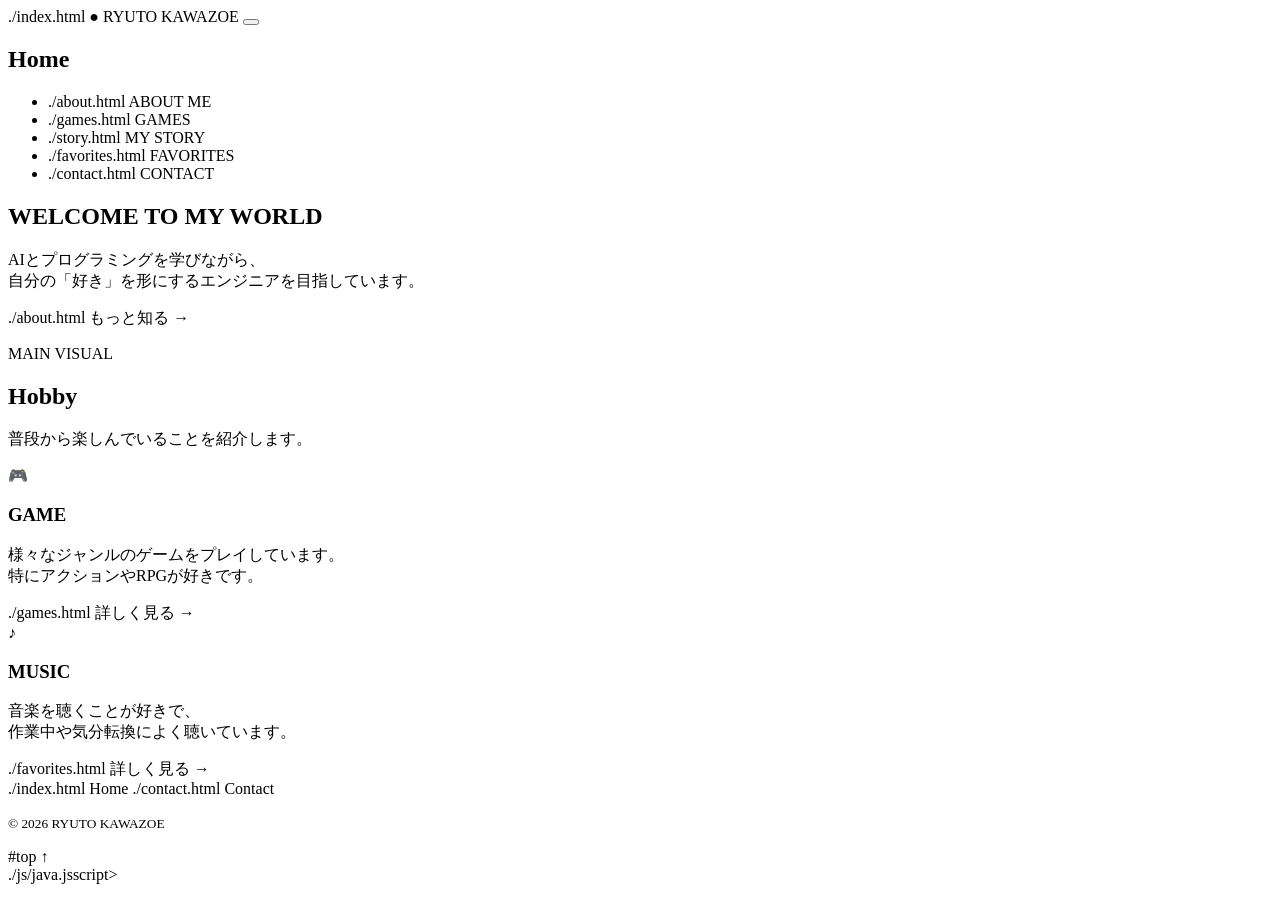
==== index.html @ 83446c91 "Add files via upload" ====
<!DOCTYPE html>
<html lang="ja">

<head>
  <meta charset="UTF-8">
  <meta name="viewport" content="width=device-width, initial-scale=1.0">

  <meta
    name="description"
    content="川添琉斗の自己紹介Webサイトです。好きなゲームや趣味を紹介します。"
  >

  <title>Home | Ryuto Kawazoe</title>

  <link rel="stylesheet" href="./css/reset.css">
  <link rel="stylesheet" href="./css/style.css">
</head>

<body id="top">

  <header class="header">
    ./index.html
      <span>●</span>
      RYUTO KAWAZOE
    </a>

    <button
      class="menu-button"
      type="button"
      aria-label="メニューを開く"
      aria-expanded="false"
    >
      <span></span>
      <span></span>
      <span></span>
    </button>
  </header>

  <main>

    <section class="home">
      <h1 class="home__title">Home</h1>

      <nav class="navigation">
        <ul class="navigation__list">

          <li>
            ./about.html
              ABOUT ME
            </a>
          </li>

          <li>
            ./games.html
              GAMES
            </a>
          </li>

          <li>
            ./story.html
              MY STORY
            </a>
          </li>

          <li>
            ./favorites.html
              FAVORITES
            </a>
          </li>

          <li>
            ./contact.html
              CONTACT
            </a>
          </li>

        </ul>
      </nav>

      <section class="hero">

        <div class="hero__text">
          <span class="hero__line"></span>

          <h2 class="hero__title">
            WELCOME TO
            <span>MY WORLD</span>
          </h2>

          <p class="hero__description">
            AIとプログラミングを学びながら、<br>
            自分の「好き」を形にするエンジニアを目指しています。
          </p>

          ./about.html
            もっと知る
            <span>→</span>
          </a>
        </div>

        <div class="hero__image">
          <p>MAIN VISUAL</p>
        </div>

      </section>
    </section>

    <section class="hobby">

      <div class="section-heading">
        <h2 class="section-heading__title">Hobby</h2>

        <p class="section-heading__text">
          普段から楽しんでいることを紹介します。
        </p>
      </div>

      <div class="hobby__list">

        <article class="hobby-card hobby-card--game">

          <div class="hobby-card__icon" aria-hidden="true">
            🎮
          </div>

          <h3 class="hobby-card__title">
            GAME
          </h3>

          <p class="hobby-card__text">
            様々なジャンルのゲームをプレイしています。<br>
            特にアクションやRPGが好きです。
          </p>

          ./games.html
            詳しく見る
            <span>→</span>
          </a>

        </article>

        <article class="hobby-card hobby-card--music">

          <div class="hobby-card__icon" aria-hidden="true">
            ♪
          </div>

          <h3 class="hobby-card__title">
            MUSIC
          </h3>

          <p class="hobby-card__text">
            音楽を聴くことが好きで、<br>
            作業中や気分転換によく聴いています。
          </p>

          ./favorites.html
            詳しく見る
            <span>→</span>
          </a>

        </article>

      </div>
    </section>

  </main>

  <footer class="footer">

    <div class="footer__links">
      ./index.html
        Home
      </a>

      ./contact.html
        Contact
      </a>
    </div>

    <p class="footer__copyright">
      <small>
        &copy; 2026 RYUTO KAWAZOE
      </small>
    </p>

    #top
      ↑
    </a>

  </footer>

  ./js/java.jsscript>
</body>

</html>
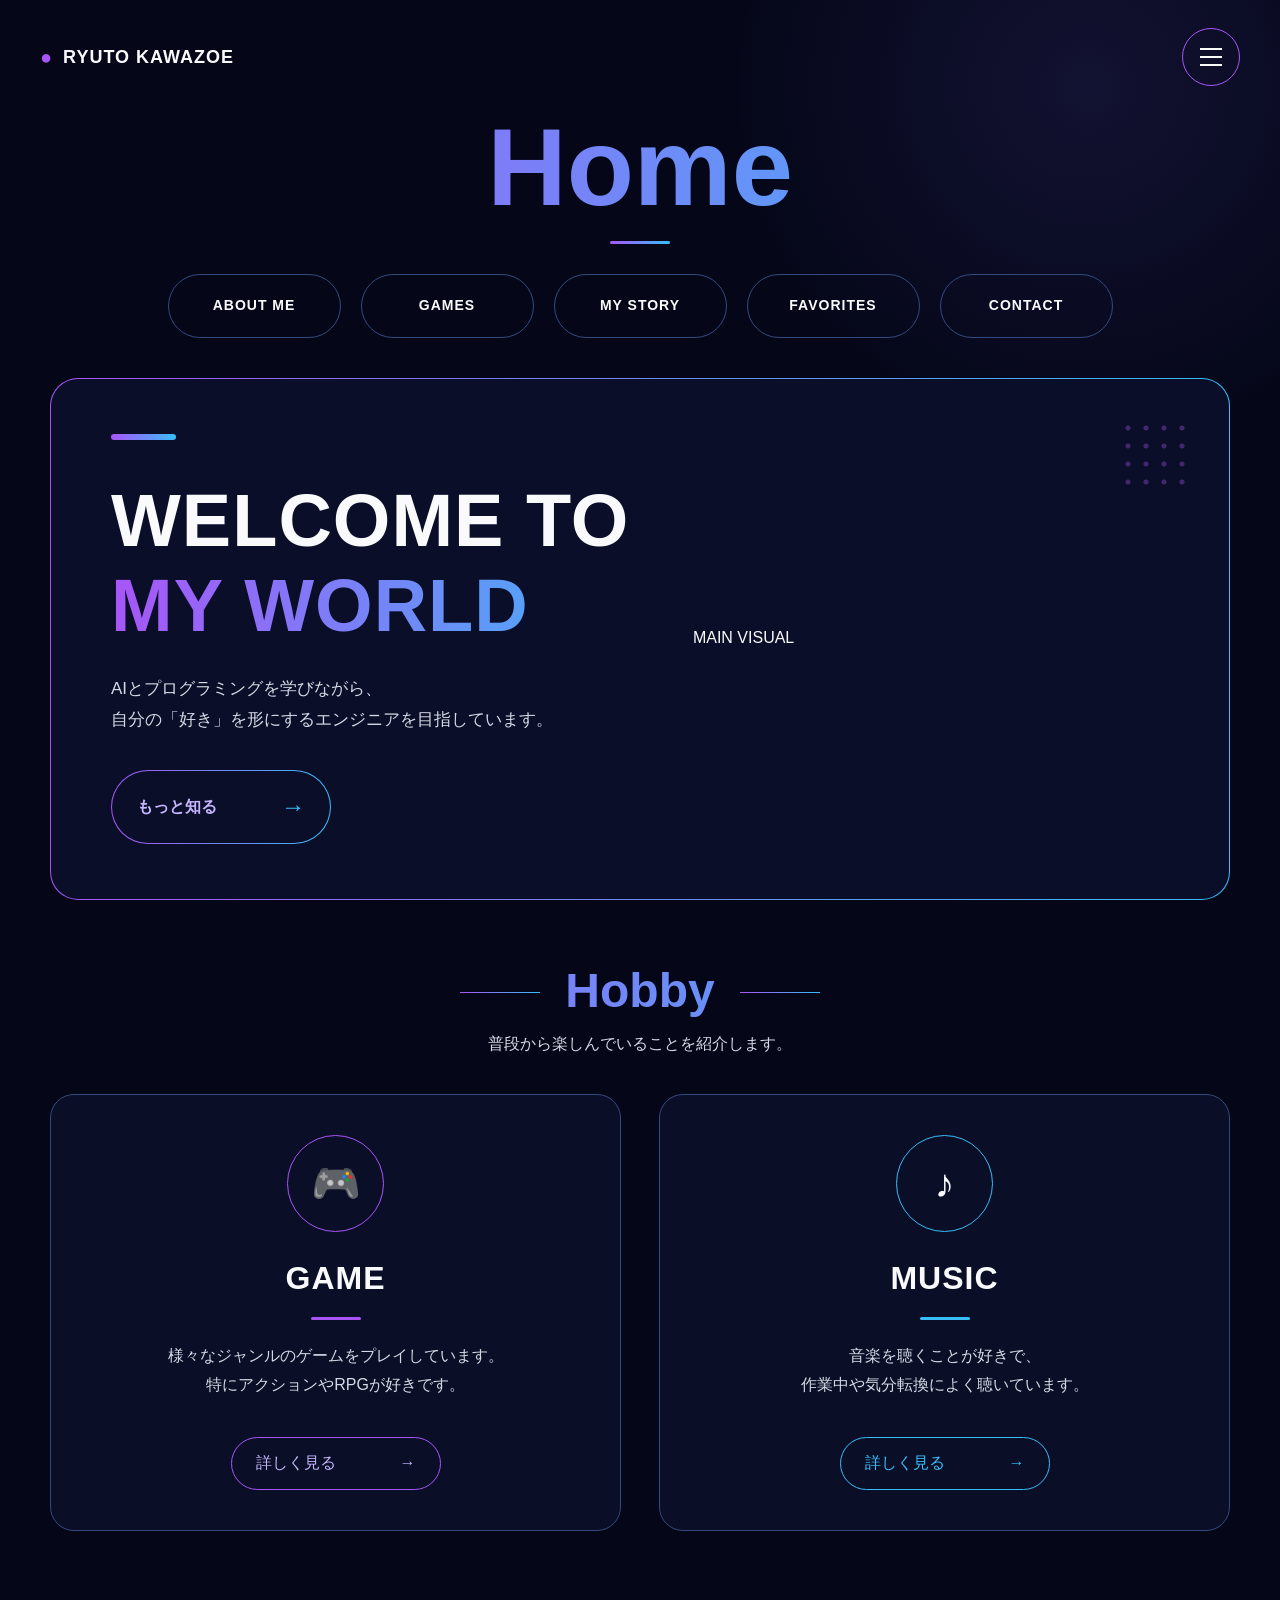
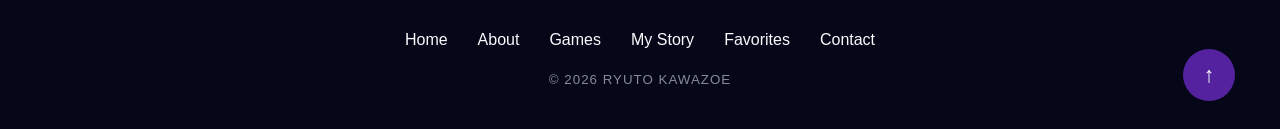
==== commit 2146d8c0: "Add files via upload" ====
--- a/index.html
+++ b/index.html
@@ -1,196 +1,105 @@
 <!DOCTYPE html>
 <html lang="ja">
-
 <head>
   <meta charset="UTF-8">
   <meta name="viewport" content="width=device-width, initial-scale=1.0">
-
-  <meta
-    name="description"
-    content="川添琉斗の自己紹介Webサイトです。好きなゲームや趣味を紹介します。"
-  >
-
+  <meta name="description" content="川添琉斗の自己紹介Webサイトです。好きなゲームや趣味を紹介します。">
   <title>Home | Ryuto Kawazoe</title>
-
   <link rel="stylesheet" href="./css/reset.css">
   <link rel="stylesheet" href="./css/style.css">
 </head>
-
 <body id="top">
-
   <header class="header">
-    ./index.html
-      <span>●</span>
+    <a class="header__logo" href="./index.html">
+      <span aria-hidden="true">●</span>
       RYUTO KAWAZOE
     </a>
 
-    <button
-      class="menu-button"
-      type="button"
-      aria-label="メニューを開く"
-      aria-expanded="false"
-    >
-      <span></span>
-      <span></span>
-      <span></span>
+    <button class="menu-button" type="button" aria-label="メニューを開く" aria-controls="global-navigation" aria-expanded="false">
+      <span></span><span></span><span></span>
     </button>
   </header>
 
   <main>
-
     <section class="home">
       <h1 class="home__title">Home</h1>
 
-      <nav class="navigation">
+      <nav id="global-navigation" class="navigation" aria-label="メインメニュー">
         <ul class="navigation__list">
-
-          <li>
-            ./about.html
-              ABOUT ME
-            </a>
-          </li>
-
-          <li>
-            ./games.html
-              GAMES
-            </a>
-          </li>
-
-          <li>
-            ./story.html
-              MY STORY
-            </a>
-          </li>
-
-          <li>
-            ./favorites.html
-              FAVORITES
-            </a>
-          </li>
-
-          <li>
-            ./contact.html
-              CONTACT
-            </a>
-          </li>
-
+          <li><a class="navigation__link" href="./about.html">ABOUT ME</a></li>
+          <li><a class="navigation__link" href="./games.html">GAMES</a></li>
+          <li><a class="navigation__link" href="./story.html">MY STORY</a></li>
+          <li><a class="navigation__link" href="./favorites.html">FAVORITES</a></li>
+          <li><a class="navigation__link" href="./contact.html">CONTACT</a></li>
         </ul>
       </nav>
 
       <section class="hero">
-
         <div class="hero__text">
           <span class="hero__line"></span>
-
-          <h2 class="hero__title">
-            WELCOME TO
-            <span>MY WORLD</span>
-          </h2>
-
+          <h2 class="hero__title">WELCOME TO <span>MY WORLD</span></h2>
           <p class="hero__description">
             AIとプログラミングを学びながら、<br>
             自分の「好き」を形にするエンジニアを目指しています。
           </p>
-
-          ./about.html
-            もっと知る
-            <span>→</span>
+          <a class="hero__button" href="./about.html">
+            もっと知る <span aria-hidden="true">→</span>
           </a>
         </div>
 
         <div class="hero__image">
           <p>MAIN VISUAL</p>
         </div>
-
       </section>
     </section>
 
     <section class="hobby">
-
       <div class="section-heading">
         <h2 class="section-heading__title">Hobby</h2>
-
-        <p class="section-heading__text">
-          普段から楽しんでいることを紹介します。
-        </p>
+        <p class="section-heading__text">普段から楽しんでいることを紹介します。</p>
       </div>
 
       <div class="hobby__list">
-
         <article class="hobby-card hobby-card--game">
-
-          <div class="hobby-card__icon" aria-hidden="true">
-            🎮
-          </div>
-
-          <h3 class="hobby-card__title">
-            GAME
-          </h3>
-
+          <div class="hobby-card__icon" aria-hidden="true">🎮</div>
+          <h3 class="hobby-card__title">GAME</h3>
           <p class="hobby-card__text">
             様々なジャンルのゲームをプレイしています。<br>
             特にアクションやRPGが好きです。
           </p>
-
-          ./games.html
-            詳しく見る
-            <span>→</span>
+          <a class="hobby-card__button" href="./games.html">
+            詳しく見る <span aria-hidden="true">→</span>
           </a>
-
         </article>
 
         <article class="hobby-card hobby-card--music">
-
-          <div class="hobby-card__icon" aria-hidden="true">
-            ♪
-          </div>
-
-          <h3 class="hobby-card__title">
-            MUSIC
-          </h3>
-
+          <div class="hobby-card__icon" aria-hidden="true">♪</div>
+          <h3 class="hobby-card__title">MUSIC</h3>
           <p class="hobby-card__text">
             音楽を聴くことが好きで、<br>
             作業中や気分転換によく聴いています。
           </p>
-
-          ./favorites.html
-            詳しく見る
-            <span>→</span>
+          <a class="hobby-card__button" href="./favorites.html">
+            詳しく見る <span aria-hidden="true">→</span>
           </a>
-
         </article>
-
       </div>
     </section>
-
   </main>
 
   <footer class="footer">
-
     <div class="footer__links">
-      ./index.html
-        Home
-      </a>
-
-      ./contact.html
-        Contact
-      </a>
+      <a href="./index.html">Home</a>
+      <a href="./about.html">About</a>
+      <a href="./games.html">Games</a>
+      <a href="./story.html">My Story</a>
+      <a href="./favorites.html">Favorites</a>
+      <a href="./contact.html">Contact</a>
     </div>
-
-    <p class="footer__copyright">
-      <small>
-        &copy; 2026 RYUTO KAWAZOE
-      </small>
-    </p>
-
-    #top
-      ↑
-    </a>
-
+    <p class="footer__copyright"><small>&copy; 2026 RYUTO KAWAZOE</small></p>
+    <a class="footer__page-top" href="#top" aria-label="ページ上部へ戻る">↑</a>
   </footer>
 
-  ./js/java.jsscript>
+  <script src="./js/java.js"></script>
 </body>
-
-</html>+</html>
--- a/css/style.css
+++ b/css/style.css
@@ -0,0 +1,616 @@
+@charset "UTF-8";
+
+/* =========================
+   カラー設定
+========================= */
+
+:root {
+  --color-bg: #050719;
+  --color-bg-light: #0d102c;
+  --color-card: #0b0e29;
+  --color-purple: #a855f7;
+  --color-blue: #38bdf8;
+  --color-white: #f8fafc;
+  --color-text: #d6d9e4;
+  --color-border: #334a7d;
+  --gradient: linear-gradient(90deg, #a855f7, #38bdf8);
+}
+
+/* =========================
+   全体の基本設定
+========================= */
+
+html {
+  scroll-behavior: smooth;
+}
+
+body {
+  min-height: 100vh;
+  margin: 0;
+  background:
+    radial-gradient(
+      circle at 85% 5%,
+      rgba(88, 76, 180, 0.16),
+      transparent 18%
+    ),
+    var(--color-bg);
+  color: var(--color-white);
+  font-family: Arial, "Noto Sans JP", sans-serif;
+  line-height: 1.8;
+}
+
+a {
+  color: inherit;
+  text-decoration: none;
+}
+
+img {
+  display: block;
+  max-width: 100%;
+  height: auto;
+}
+
+ul {
+  margin: 0;
+  padding: 0;
+  list-style: none;
+}
+
+button {
+  color: inherit;
+  font: inherit;
+}
+
+/* =========================
+   ヘッダー
+========================= */
+
+.header {
+  position: relative;
+  display: flex;
+  align-items: center;
+  justify-content: space-between;
+  max-width: 1200px;
+  margin: 0 auto;
+  padding: 28px 40px 0;
+}
+
+.header__logo {
+  display: flex;
+  align-items: center;
+  gap: 10px;
+  font-size: 18px;
+  font-weight: bold;
+  letter-spacing: 1px;
+}
+
+.header__logo span {
+  color: var(--color-purple);
+  font-size: 20px;
+}
+
+/* =========================
+   メニューボタン
+========================= */
+
+.menu-button {
+  display: flex;
+  flex-direction: column;
+  justify-content: center;
+  gap: 6px;
+  width: 58px;
+  height: 58px;
+  padding: 0 17px;
+  border: 1px solid var(--color-purple);
+  border-radius: 50%;
+  background: transparent;
+  cursor: pointer;
+  transition: 0.3s;
+}
+
+.menu-button:hover {
+  border-color: var(--color-blue);
+  box-shadow: 0 0 15px rgba(56, 189, 248, 0.35);
+}
+
+.menu-button span {
+  display: block;
+  width: 100%;
+  height: 2px;
+  background: var(--color-white);
+  transition: 0.3s;
+}
+
+/* =========================
+   HOME
+========================= */
+
+.home {
+  width: min(1180px, calc(100% - 80px));
+  margin: 0 auto;
+}
+
+.home__title {
+  margin: 20px 0 30px;
+  background: var(--gradient);
+  background-clip: text;
+  color: transparent;
+  font-size: clamp(70px, 9vw, 110px);
+  line-height: 1.1;
+  text-align: center;
+}
+
+.home__title::after {
+  display: block;
+  width: 60px;
+  height: 3px;
+  margin: 14px auto 0;
+  border-radius: 10px;
+  background: var(--gradient);
+  content: "";
+}
+
+/* =========================
+   ナビゲーション
+========================= */
+
+.navigation {
+  margin-bottom: 40px;
+}
+
+.navigation__list {
+  display: flex;
+  justify-content: center;
+  gap: 20px;
+}
+
+.navigation__link {
+  display: flex;
+  align-items: center;
+  justify-content: center;
+  min-width: 135px;
+  min-height: 54px;
+  padding: 4px 18px;
+  border: 1px solid var(--color-border);
+  border-radius: 999px;
+  font-size: 14px;
+  font-weight: bold;
+  letter-spacing: 1px;
+  transition: 0.3s;
+}
+
+.navigation__link:hover {
+  border-color: var(--color-purple);
+  box-shadow:
+    0 0 10px rgba(168, 85, 247, 0.5),
+    inset 0 0 10px rgba(168, 85, 247, 0.1);
+  color: var(--color-blue);
+  transform: translateY(-3px);
+}
+
+/* =========================
+   メインビジュアル
+========================= */
+
+.hero {
+  position: relative;
+  display: grid;
+  grid-template-columns: 1.1fr 0.9fr;
+  align-items: center;
+  min-height: 520px;
+  padding: 55px 60px;
+  overflow: hidden;
+  border: 1px solid transparent;
+  border-radius: 28px;
+  background:
+    linear-gradient(var(--color-card), var(--color-card)) padding-box,
+    var(--gradient) border-box;
+  box-sizing: border-box;
+}
+
+.hero::after {
+  position: absolute;
+  top: 40px;
+  right: 40px;
+  width: 70px;
+  height: 70px;
+  opacity: 0.35;
+  background-image:
+    radial-gradient(
+      circle,
+      var(--color-purple) 2px,
+      transparent 3px
+    );
+  background-size: 18px 18px;
+  content: "";
+}
+
+.hero__text {
+  position: relative;
+  z-index: 2;
+}
+
+.hero__line {
+  display: block;
+  width: 65px;
+  height: 6px;
+  margin-bottom: 38px;
+  border-radius: 999px;
+  background: var(--gradient);
+}
+
+.hero__title {
+  margin: 0 0 26px;
+  font-size: clamp(48px, 6vw, 74px);
+  line-height: 1.15;
+  letter-spacing: 1px;
+}
+
+.hero__title span {
+  display: block;
+  background: var(--gradient);
+  background-clip: text;
+  color: transparent;
+}
+
+.hero__description {
+  margin: 0 0 35px;
+  color: var(--color-text);
+  font-size: 17px;
+}
+
+/* =========================
+   メインボタン
+========================= */
+
+.hero__button {
+  display: inline-flex;
+  align-items: center;
+  justify-content: space-between;
+  gap: 45px;
+  min-width: 220px;
+  padding: 14px 25px;
+  border: 1px solid transparent;
+  border-radius: 999px;
+  background:
+    linear-gradient(var(--color-card), var(--color-card)) padding-box,
+    var(--gradient) border-box;
+  box-sizing: border-box;
+  color: #c4b5fd;
+  font-weight: bold;
+  transition: 0.3s;
+}
+
+.hero__button span {
+  color: var(--color-blue);
+  font-size: 24px;
+}
+
+.hero__button:hover {
+  box-shadow: 0 0 22px rgba(56, 189, 248, 0.35);
+  transform: translateY(-3px);
+}
+
+/* =========================
+   メイン画像
+========================= */
+
+.hero__image {
+  position: relative;
+  z-index: 1;
+}
+
+.hero__image img {
+  width: 100%;
+  max-height: 400px;
+  object-fit: contain;
+  filter: drop-shadow(0 20px 20px rgba(0, 0, 0, 0.5));
+}
+
+/* =========================
+   Hobby
+========================= */
+
+.hobby {
+  width: min(1180px, calc(100% - 80px));
+  margin: 60px auto 70px;
+}
+
+.section-heading {
+  margin-bottom: 35px;
+  text-align: center;
+}
+
+.section-heading__title {
+  margin: 0;
+  background: var(--gradient);
+  background-clip: text;
+  color: transparent;
+  font-size: 48px;
+  line-height: 1.3;
+}
+
+.section-heading__title::before,
+.section-heading__title::after {
+  display: inline-block;
+  width: 80px;
+  height: 1px;
+  margin: 0 25px 14px;
+  background: var(--gradient);
+  content: "";
+}
+
+.section-heading__text {
+  margin: 8px 0 0;
+  color: var(--color-text);
+}
+
+/* =========================
+   Hobbyカード
+========================= */
+
+.hobby__list {
+  display: grid;
+  grid-template-columns: repeat(2, 1fr);
+  gap: 38px;
+}
+
+.hobby-card {
+  position: relative;
+  min-height: 390px;
+  padding: 40px;
+  overflow: hidden;
+  border: 1px solid var(--color-border);
+  border-radius: 24px;
+  background: rgba(13, 16, 44, 0.75);
+  box-sizing: border-box;
+  text-align: center;
+  transition: 0.3s;
+}
+
+.hobby-card:hover {
+  transform: translateY(-6px);
+}
+
+.hobby-card--game:hover {
+  border-color: var(--color-purple);
+  box-shadow: 0 0 25px rgba(168, 85, 247, 0.18);
+}
+
+.hobby-card--music:hover {
+  border-color: var(--color-blue);
+  box-shadow: 0 0 25px rgba(56, 189, 248, 0.18);
+}
+
+.hobby-card__icon {
+  display: grid;
+  width: 95px;
+  height: 95px;
+  margin: 0 auto 18px;
+  border: 1px solid var(--color-purple);
+  border-radius: 50%;
+  font-size: 40px;
+  place-items: center;
+}
+
+.hobby-card--music .hobby-card__icon {
+  border-color: var(--color-blue);
+}
+
+.hobby-card__title {
+  margin: 0;
+  font-size: 32px;
+  letter-spacing: 1px;
+}
+
+.hobby-card__title::after {
+  display: block;
+  width: 50px;
+  height: 3px;
+  margin: 10px auto 22px;
+  border-radius: 999px;
+  background: var(--color-purple);
+  content: "";
+}
+
+.hobby-card--music .hobby-card__title::after {
+  background: var(--color-blue);
+}
+
+.hobby-card__text {
+  min-height: 70px;
+  margin: 0 0 25px;
+  color: var(--color-text);
+}
+
+/* =========================
+   Hobbyのボタン
+========================= */
+
+.hobby-card__button {
+  display: inline-flex;
+  align-items: center;
+  justify-content: space-between;
+  gap: 45px;
+  min-width: 210px;
+  padding: 11px 24px;
+  border: 1px solid var(--color-purple);
+  border-radius: 999px;
+  box-sizing: border-box;
+  color: #c4b5fd;
+  transition: 0.3s;
+}
+
+.hobby-card--music .hobby-card__button {
+  border-color: var(--color-blue);
+  color: var(--color-blue);
+}
+
+.hobby-card__button:hover {
+  background: rgba(168, 85, 247, 0.12);
+  transform: translateY(-2px);
+}
+
+.hobby-card--music .hobby-card__button:hover {
+  background: rgba(56, 189, 248, 0.12);
+}
+
+/* =========================
+   フッター
+========================= */
+
+.footer {
+  position: relative;
+  padding: 25px 40px 35px;
+  color: #85899b;
+  text-align: center;
+}
+
+.footer__links {
+  display: flex;
+  justify-content: center;
+  gap: 30px;
+  margin-bottom: 10px;
+}
+
+.footer__links a {
+  color: var(--color-white);
+  transition: 0.3s;
+}
+
+.footer__links a:hover {
+  color: var(--color-blue);
+}
+
+.footer__copyright {
+  margin: 0;
+  letter-spacing: 1px;
+}
+
+.footer__page-top {
+  position: absolute;
+  right: 45px;
+  bottom: 28px;
+  display: grid;
+  width: 52px;
+  height: 52px;
+  border-radius: 50%;
+  background: #54229e;
+  color: var(--color-white);
+  font-size: 22px;
+  place-items: center;
+  transition: 0.3s;
+}
+
+.footer__page-top:hover {
+  background: var(--color-purple);
+  transform: translateY(-4px);
+}
+
+/* =========================
+   タブレット
+========================= */
+
+@media (max-width: 1000px) {
+  .navigation__list {
+    flex-wrap: wrap;
+  }
+
+  .hero {
+    grid-template-columns: 1fr;
+  }
+
+  .hero__image {
+    width: 100%;
+    max-width: 550px;
+    margin: 30px auto 0;
+  }
+}
+
+/* =========================
+   スマートフォン
+========================= */
+
+@media (max-width: 700px) {
+  .header {
+    padding: 20px;
+  }
+
+  .header__logo {
+    font-size: 14px;
+  }
+
+  .menu-button {
+    width: 50px;
+    height: 50px;
+  }
+
+  .home,
+  .hobby {
+    width: calc(100% - 32px);
+  }
+
+  .home__title {
+    margin-top: 20px;
+    font-size: 64px;
+  }
+
+  .navigation__list {
+    flex-direction: column;
+    align-items: stretch;
+    gap: 12px;
+  }
+
+  .navigation__link {
+    width: 100%;
+    box-sizing: border-box;
+  }
+
+  .hero {
+    display: block;
+    min-height: auto;
+    padding: 38px 25px;
+    border-radius: 20px;
+  }
+
+  .hero__title {
+    font-size: 44px;
+  }
+
+  .hero__description br {
+    display: none;
+  }
+
+  .hero__image {
+    margin-top: 35px;
+  }
+
+  .section-heading__title {
+    font-size: 39px;
+  }
+
+  .section-heading__title::before,
+  .section-heading__title::after {
+    width: 35px;
+    margin-right: 12px;
+    margin-left: 12px;
+  }
+
+  .hobby__list {
+    grid-template-columns: 1fr;
+  }
+
+  .hobby-card {
+    min-height: auto;
+    padding: 35px 20px;
+  }
+
+  .footer {
+    padding-bottom: 90px;
+  }
+
+  .footer__page-top {
+    right: 20px;
+    bottom: 20px;
+  }
+}
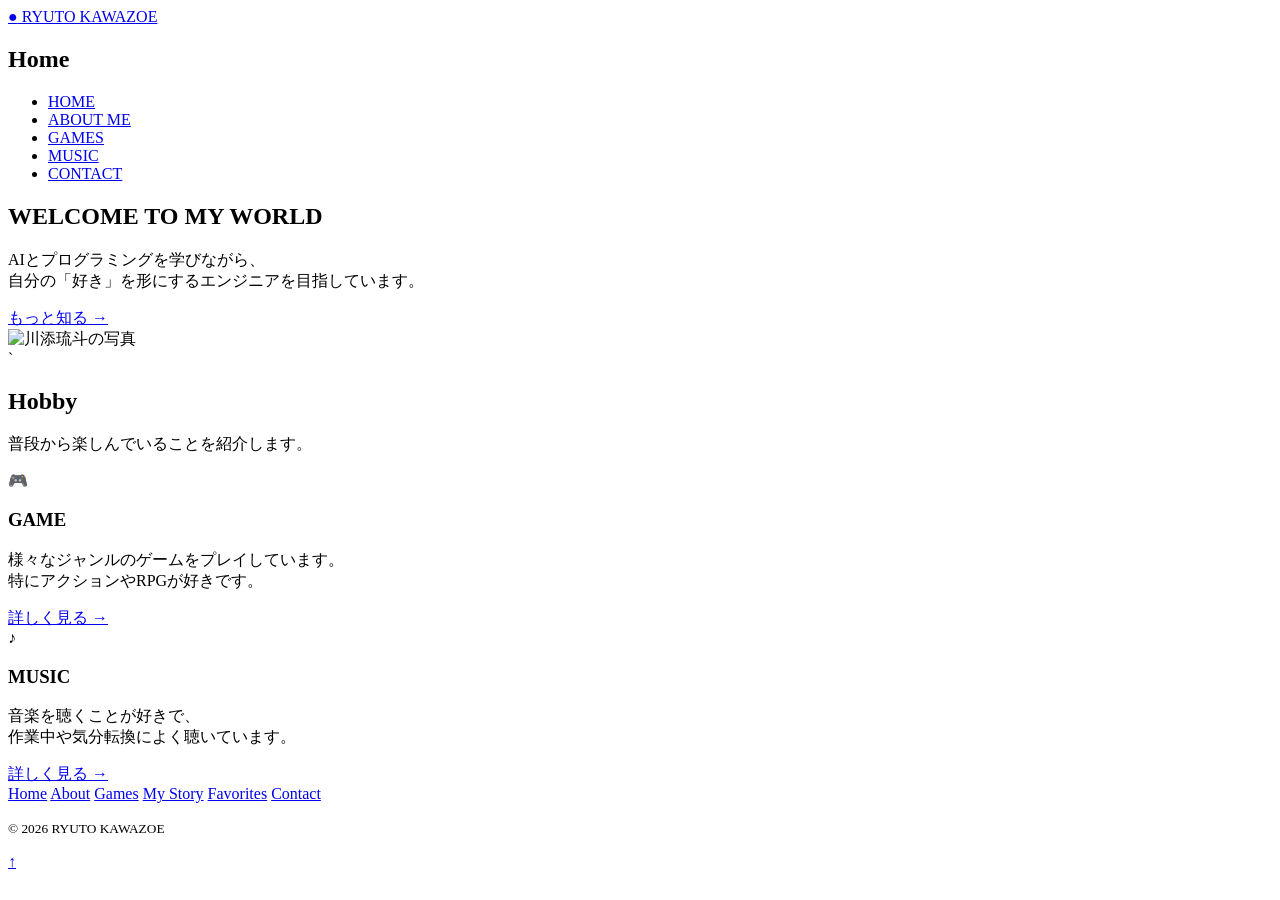
==== commit 29227689: "Add files via upload" ====
--- a/index.html
+++ b/index.html
@@ -15,9 +15,6 @@
       RYUTO KAWAZOE
     </a>
 
-    <button class="menu-button" type="button" aria-label="メニューを開く" aria-controls="global-navigation" aria-expanded="false">
-      <span></span><span></span><span></span>
-    </button>
   </header>
 
   <main>
@@ -26,10 +23,10 @@
 
       <nav id="global-navigation" class="navigation" aria-label="メインメニュー">
         <ul class="navigation__list">
+          <li><a class="navigation__link" href="./index.html">HOME</a></li>
           <li><a class="navigation__link" href="./about.html">ABOUT ME</a></li>
           <li><a class="navigation__link" href="./games.html">GAMES</a></li>
-          <li><a class="navigation__link" href="./story.html">MY STORY</a></li>
-          <li><a class="navigation__link" href="./favorites.html">FAVORITES</a></li>
+          <li><a class="navigation__link" href="./music.html">MUSIC</a></li>
           <li><a class="navigation__link" href="./contact.html">CONTACT</a></li>
         </ul>
       </nav>
@@ -47,10 +44,14 @@
           </a>
         </div>
 
-        <div class="hero__image">
-          <p>MAIN VISUAL</p>
+        <div class="img-container">
+          <img class="hero__image" src="images/main-visual.png" alt="川添琉斗の写真">
         </div>
       </section>
+    </section>
+
+<section class="hobby">
+`
     </section>
 
     <section class="hobby">
@@ -79,7 +80,7 @@
             音楽を聴くことが好きで、<br>
             作業中や気分転換によく聴いています。
           </p>
-          <a class="hobby-card__button" href="./favorites.html">
+          <a class="hobby-card__button" href="./music.html">
             詳しく見る <span aria-hidden="true">→</span>
           </a>
         </article>
@@ -100,6 +101,5 @@
     <a class="footer__page-top" href="#top" aria-label="ページ上部へ戻る">↑</a>
   </footer>
 
-  <script src="./js/java.js"></script>
 </body>
 </html>
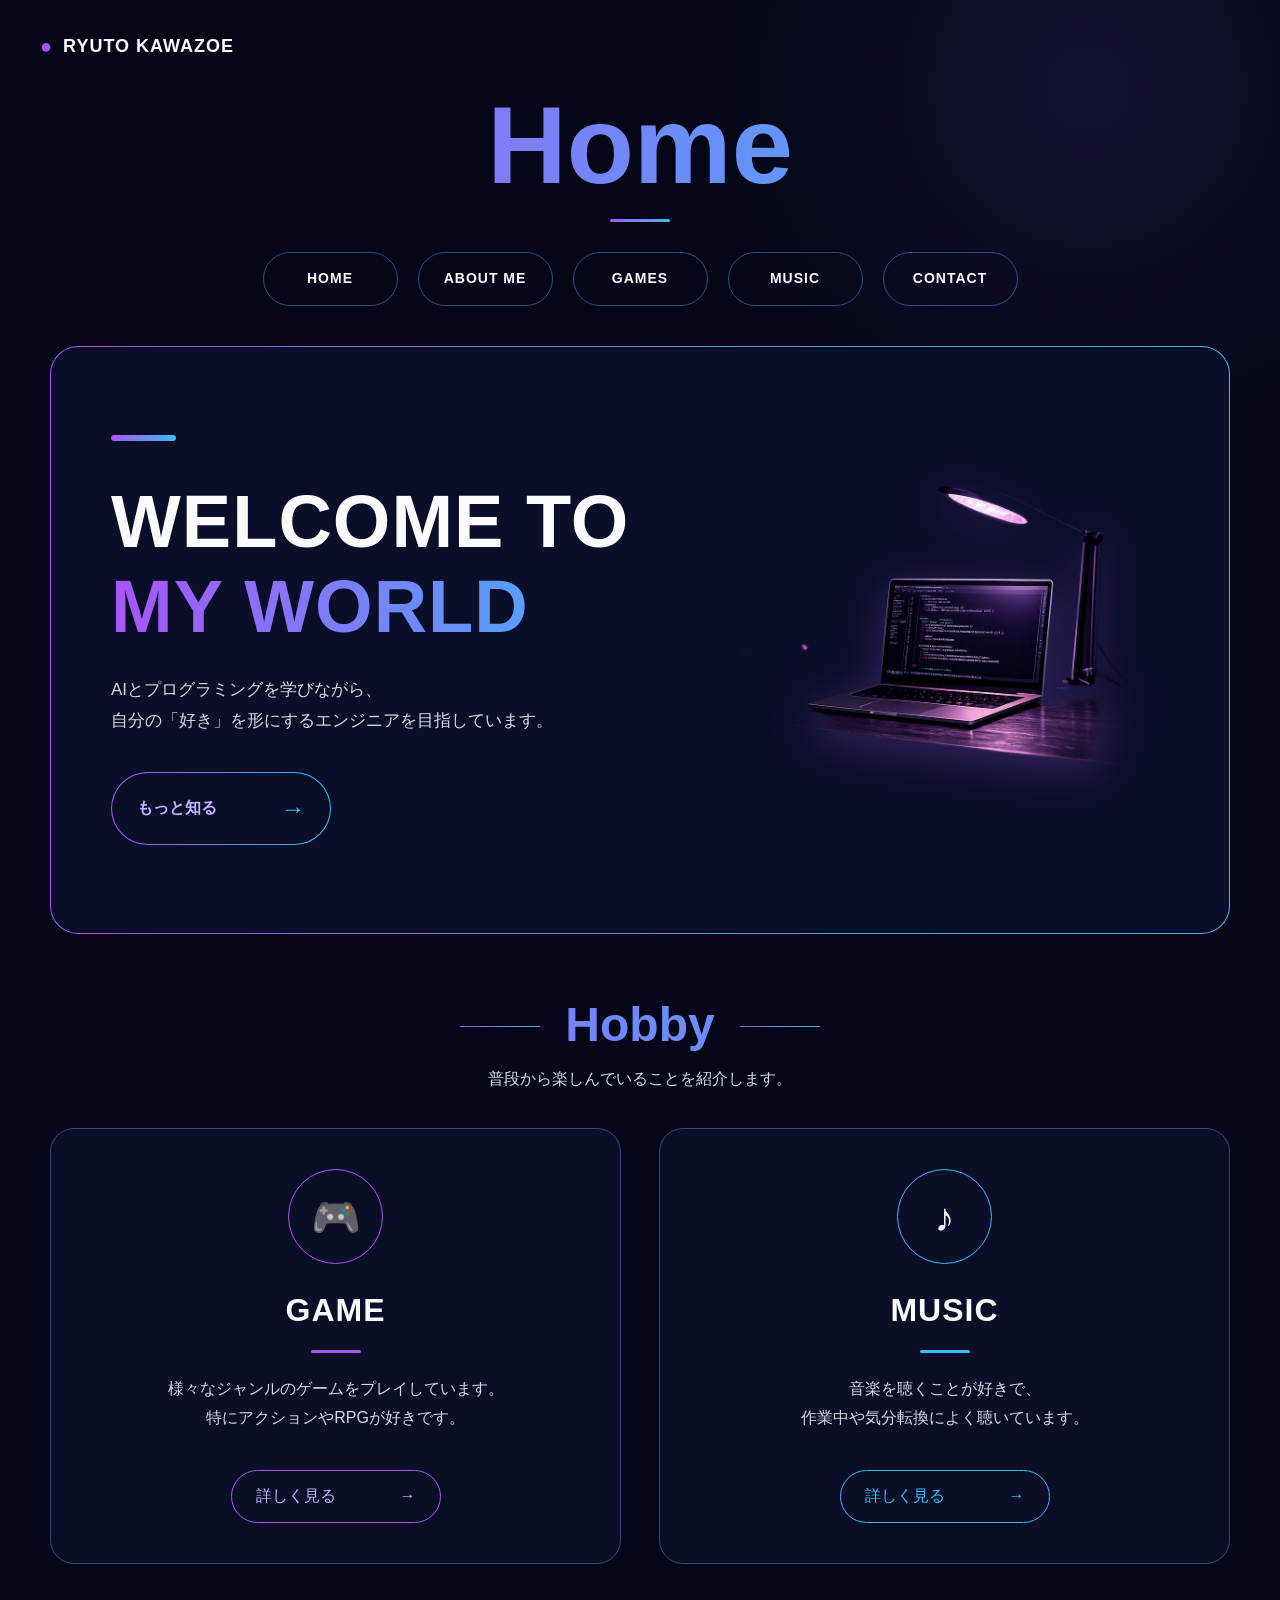
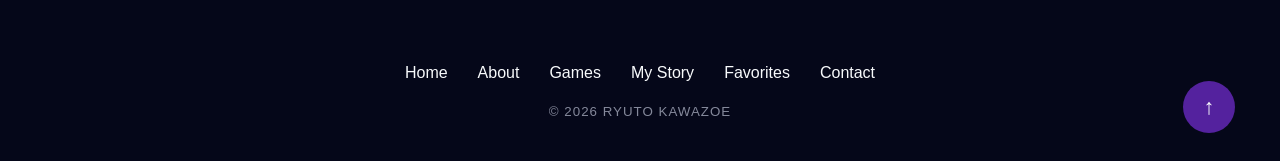
==== commit 0c58558f: "fix" ====
--- a/index.html
+++ b/index.html
@@ -50,10 +50,6 @@
       </section>
     </section>
 
-<section class="hobby">
-`
-    </section>
-
     <section class="hobby">
       <div class="section-heading">
         <h2 class="section-heading__title">Hobby</h2>
--- a/css/style.css
+++ b/css/style.css
@@ -0,0 +1,1198 @@
+@charset "UTF-8";
+
+/* =========================
+   カラー設定
+========================= */
+
+:root {
+  --color-bg: #050719;
+  --color-bg-light: #0d102c;
+  --color-card: #0b0e29;
+  --color-purple: #a855f7;
+  --color-blue: #38bdf8;
+  --color-white: #f8fafc;
+  --color-text: #d6d9e4;
+  --color-border: #334a7d;
+  --gradient: linear-gradient(90deg, #a855f7, #38bdf8);
+}
+
+/* =========================
+   基本設定
+========================= */
+
+* {
+  box-sizing: border-box;
+}
+
+html {
+  scroll-behavior: smooth;
+}
+
+body {
+  min-height: 100vh;
+  margin: 0;
+  background:
+    radial-gradient(
+      circle at 85% 5%,
+      rgba(88, 76, 180, 0.16),
+      transparent 18%
+    ),
+    var(--color-bg);
+  color: var(--color-white);
+  font-family: Arial, "Noto Sans JP", sans-serif;
+  line-height: 1.8;
+}
+
+a {
+  color: inherit;
+  text-decoration: none;
+}
+
+img {
+  display: block;
+  max-width: 100%;
+  height: auto;
+}
+
+ul {
+  margin: 0;
+  padding: 0;
+  list-style: none;
+}
+
+button {
+  color: inherit;
+  font: inherit;
+}
+
+/* =========================
+   ヘッダー
+========================= */
+
+.header {
+  position: relative;
+  display: flex;
+  align-items: center;
+  justify-content: space-between;
+  width: min(1200px, calc(100% - 80px));
+  margin: 0 auto;
+  padding-top: 28px;
+}
+
+.header__logo {
+  display: flex;
+  align-items: center;
+  gap: 10px;
+  font-size: 18px;
+  font-weight: bold;
+  letter-spacing: 1px;
+}
+
+.header__logo span {
+  color: var(--color-purple);
+  font-size: 20px;
+}
+
+/* =========================
+   HOME
+========================= */
+
+.home {
+  width: min(1180px, calc(100% - 80px));
+  margin: 0 auto;
+}
+
+.home__title {
+  margin: 20px 0 30px;
+  background: var(--gradient);
+  background-clip: text;
+  -webkit-background-clip: text;
+  color: transparent;
+  font-size: clamp(70px, 9vw, 110px);
+  line-height: 1.1;
+  text-align: center;
+}
+
+.home__title::after {
+  display: block;
+  width: 60px;
+  height: 3px;
+  margin: 14px auto 0;
+  border-radius: 10px;
+  background: var(--gradient);
+  content: "";
+}
+
+/* =========================
+   ナビゲーション
+========================= */
+
+.navigation {
+  margin-bottom: 40px;
+}
+
+.navigation__list {
+  display: flex;
+  justify-content: center;
+  gap: 20px;
+}
+
+.navigation__link {
+  display: flex;
+  align-items: center;
+  justify-content: center;
+  min-width: 135px;
+  min-height: 54px;
+  padding: 4px 18px;
+  border: 1px solid var(--color-border);
+  border-radius: 999px;
+  font-size: 14px;
+  font-weight: bold;
+  letter-spacing: 1px;
+  transition: 0.3s;
+}
+
+.navigation__link:hover {
+  border-color: var(--color-purple);
+  box-shadow:
+    0 0 10px rgba(168, 85, 247, 0.5),
+    inset 0 0 10px rgba(168, 85, 247, 0.1);
+  color: var(--color-blue);
+  transform: translateY(-3px);
+}
+
+/* =========================
+   メインビジュアル
+========================= */
+
+.hero {
+  position: relative;
+  display: grid;
+  grid-template-columns: 1.1fr 0.9fr;
+  align-items: center;
+  min-height: 520px;
+  padding: 55px 60px;
+  overflow: hidden;
+  border: 1px solid transparent;
+  border-radius: 28px;
+  background:
+    linear-gradient(var(--color-card), var(--color-card)) padding-box,
+    var(--gradient) border-box;
+}
+
+.hero__text {
+  position: relative;
+  z-index: 2;
+}
+
+.hero__line {
+  display: block;
+  width: 65px;
+  height: 6px;
+  margin-bottom: 38px;
+  border-radius: 999px;
+  background: var(--gradient);
+}
+
+.hero__title {
+  margin: 0 0 26px;
+  font-size: clamp(48px, 6vw, 74px);
+  line-height: 1.15;
+  letter-spacing: 1px;
+}
+
+.hero__title span {
+  display: block;
+  background: var(--gradient);
+  background-clip: text;
+  -webkit-background-clip: text;
+  color: transparent;
+}
+
+.hero__description {
+  margin: 0 0 35px;
+  color: var(--color-text);
+  font-size: 17px;
+}
+
+/* =========================
+   メインボタン
+========================= */
+
+.hero__button {
+  display: inline-flex;
+  align-items: center;
+  justify-content: space-between;
+  gap: 45px;
+  min-width: 220px;
+  padding: 14px 25px;
+  border: 1px solid transparent;
+  border-radius: 999px;
+  background:
+    linear-gradient(var(--color-card), var(--color-card)) padding-box,
+    var(--gradient) border-box;
+  color: #c4b5fd;
+  font-weight: bold;
+  transition: 0.3s;
+}
+
+.hero__button span {
+  color: var(--color-blue);
+  font-size: 24px;
+}
+
+.hero__button:hover {
+  box-shadow: 0 0 22px rgba(56, 189, 248, 0.35);
+  transform: translateY(-3px);
+}
+
+/* =========================
+   メイン画像
+========================= */
+
+.hero__image {
+  position: relative;
+  z-index: 1;
+  display: flex;
+  align-items: center;
+  justify-content: center;
+}
+
+.hero__image img {
+  display: block;
+  width: 100%;
+  max-width: 520px;
+  height: auto;
+  margin: 0 auto;
+  object-fit: contain;
+  filter: drop-shadow(0 10px 22px rgba(168, 85, 247, 0.28));
+}
+
+/* 以前のimg-containerを使っていても対応 */
+.img-container {
+  display: flex;
+  align-items: center;
+  justify-content: center;
+}
+
+.img-container img {
+  display: block;
+  width: 100%;
+  max-width: 520px;
+  height: auto;
+  object-fit: contain;
+  filter: drop-shadow(0 10px 22px rgba(168, 85, 247, 0.28));
+}
+
+/* =========================
+   Hobby
+========================= */
+
+.hobby {
+  width: min(1180px, calc(100% - 80px));
+  margin: 60px auto 70px;
+}
+
+.section-heading {
+  margin-bottom: 35px;
+  text-align: center;
+}
+
+.section-heading__title {
+  margin: 0;
+  background: var(--gradient);
+  background-clip: text;
+  -webkit-background-clip: text;
+  color: transparent;
+  font-size: 48px;
+  line-height: 1.3;
+}
+
+.section-heading__title::before,
+.section-heading__title::after {
+  display: inline-block;
+  width: 80px;
+  height: 1px;
+  margin: 0 25px 14px;
+  background: var(--gradient);
+  content: "";
+}
+
+.section-heading__text {
+  margin: 8px 0 0;
+  color: var(--color-text);
+}
+
+/* =========================
+   Hobbyカード
+========================= */
+
+.hobby__list {
+  display: grid;
+  grid-template-columns: repeat(2, 1fr);
+  gap: 38px;
+}
+
+.hobby-card {
+  position: relative;
+  min-height: 390px;
+  padding: 40px;
+  overflow: hidden;
+  border: 1px solid var(--color-border);
+  border-radius: 24px;
+  background: rgba(13, 16, 44, 0.75);
+  text-align: center;
+  transition: 0.3s;
+}
+
+.hobby-card:hover {
+  transform: translateY(-6px);
+}
+
+.hobby-card--game:hover {
+  border-color: var(--color-purple);
+  box-shadow: 0 0 25px rgba(168, 85, 247, 0.18);
+}
+
+.hobby-card--music:hover {
+  border-color: var(--color-blue);
+  box-shadow: 0 0 25px rgba(56, 189, 248, 0.18);
+}
+
+.hobby-card__icon {
+  display: grid;
+  width: 95px;
+  height: 95px;
+  margin: 0 auto 18px;
+  border: 1px solid var(--color-purple);
+  border-radius: 50%;
+  font-size: 40px;
+  place-items: center;
+}
+
+.hobby-card--music .hobby-card__icon {
+  border-color: var(--color-blue);
+}
+
+.hobby-card__title {
+  margin: 0;
+  font-size: 32px;
+  letter-spacing: 1px;
+}
+
+.hobby-card__title::after {
+  display: block;
+  width: 50px;
+  height: 3px;
+  margin: 10px auto 22px;
+  border-radius: 999px;
+  background: var(--color-purple);
+  content: "";
+}
+
+.hobby-card--music .hobby-card__title::after {
+  background: var(--color-blue);
+}
+
+.hobby-card__text {
+  min-height: 70px;
+  margin: 0 0 25px;
+  color: var(--color-text);
+}
+
+/* =========================
+   Hobbyボタン
+========================= */
+
+.hobby-card__button {
+  display: inline-flex;
+  align-items: center;
+  justify-content: space-between;
+  gap: 45px;
+  min-width: 210px;
+  padding: 11px 24px;
+  border: 1px solid var(--color-purple);
+  border-radius: 999px;
+  color: #c4b5fd;
+  transition: 0.3s;
+}
+
+.hobby-card--music .hobby-card__button {
+  border-color: var(--color-blue);
+  color: var(--color-blue);
+}
+
+.hobby-card__button:hover {
+  background: rgba(168, 85, 247, 0.12);
+  transform: translateY(-2px);
+}
+
+.hobby-card--music .hobby-card__button:hover {
+  background: rgba(56, 189, 248, 0.12);
+}
+
+/* =========================
+   GAMESページ
+========================= */
+
+.games-page {
+  width: min(1180px, calc(100% - 80px));
+  margin: 0 auto 80px;
+}
+
+.games-page__title {
+  margin: 20px 0 30px;
+  background: var(--gradient);
+  background-clip: text;
+  -webkit-background-clip: text;
+  color: transparent;
+  font-size: clamp(64px, 8vw, 100px);
+  line-height: 1.1;
+  text-align: center;
+}
+
+.game-grid {
+  display: grid;
+  grid-template-columns: repeat(3, 1fr);
+  gap: 24px;
+}
+
+.game-card {
+  position: relative;
+  min-height: 285px;
+  padding: 30px;
+  overflow: hidden;
+  border: 1px solid var(--color-border);
+  border-radius: 20px;
+  background: rgba(13, 16, 44, 0.75);
+  transition: 0.3s;
+}
+
+.game-card:hover {
+  transform: translateY(-6px);
+}
+
+.game-card--purple:hover { border-color: var(--color-purple); box-shadow: 0 0 25px rgba(168, 85, 247, 0.18); }
+.game-card--blue:hover { border-color: var(--color-blue); box-shadow: 0 0 25px rgba(56, 189, 248, 0.18); }
+.game-card--pink:hover { border-color: #f472b6; box-shadow: 0 0 25px rgba(244, 114, 182, 0.18); }
+.game-card--valorant:hover { border-color: #ff4655; box-shadow: 0 0 25px rgba(255, 70, 85, 0.18); }
+.game-card--minecraft:hover { border-color: #7bc043; box-shadow: 0 0 25px rgba(123, 192, 67, 0.18); }
+.game-card--wilds:hover { border-color: #d5a84b; box-shadow: 0 0 25px rgba(213, 168, 75, 0.18); }
+
+.game-card__number {
+  position: absolute;
+  top: 22px;
+  right: 26px;
+  color: var(--color-border);
+  font-size: 14px;
+  font-weight: bold;
+}
+
+.game-card__icon {
+  display: grid;
+  width: 78px;
+  height: 78px;
+  margin-bottom: 24px;
+  border: 1px solid var(--color-purple);
+  border-radius: 16px;
+  color: var(--color-purple);
+  font-size: 16px;
+  font-weight: bold;
+  letter-spacing: 1px;
+  place-items: center;
+}
+
+.game-card__cover {
+  display: block;
+  width: 100%;
+  height: 145px;
+  margin-bottom: 24px;
+  overflow: hidden;
+  padding: 15px;
+  border: 1px solid var(--color-border);
+  background: var(--color-bg);
+  }
+
+.game-card__cover img {
+  width: 100%;
+  height: 100%;
+  object-fit: cover;
+}
+
+.game-card--valorant .game-card__cover {
+  border-color: #ff4655;
+  background: linear-gradient(135deg, #21111b, #671d2c);
+  color: #ff4655;
+}
+
+.game-card--minecraft .game-card__cover {
+  border-color: #7bc043;
+  background: linear-gradient(135deg, #182c39, #3f753d);
+  color: #d8f2c4;
+}
+
+.game-card--wilds .game-card__cover {
+  border-color: #d5a84b;
+  background: linear-gradient(135deg, #272218, #6b4d28);
+}
+
+.game-card--blue .game-card__icon { border-color: var(--color-blue); color: var(--color-blue); }
+.game-card--pink .game-card__icon { border-color: #f472b6; color: #f472b6; }
+
+.game-card__title {
+  margin: 0 0 8px;
+  font-size: 24px;
+}
+
+.game-card p {
+  margin: 0;
+  color: var(--color-text);
+  font-size: 15px;
+}
+
+/* =========================
+   MUSICページ
+========================= */
+
+.music-page {
+  width: min(1180px, calc(100% - 80px));
+  margin: 0 auto 80px;
+}
+
+.music-page__title {
+  margin: 20px 0 30px;
+  background: var(--gradient);
+  background-clip: text;
+  -webkit-background-clip: text;
+  color: transparent;
+  font-size: clamp(64px, 8vw, 100px);
+  line-height: 1.1;
+  text-align: center;
+}
+
+.artist-hero {
+  display: grid;
+  grid-template-columns: 1.1fr 0.9fr;
+  align-items: center;
+  gap: 38px;
+  margin: 35px 0 75px;
+  padding: 28px 40px;
+  border: 1px solid transparent;
+  border-radius: 24px;
+  background:
+    linear-gradient(var(--color-card), var(--color-card)) padding-box,
+    var(--gradient) border-box;
+}
+
+.artist-hero__image-wrap {
+  display: block;
+  height: 235px;
+  overflow: hidden;
+  border: 1px solid #ef4444;
+  border-radius: 12px;
+  box-shadow: 10px 10px 0 rgba(168, 85, 247, 0.18);
+  cursor: pointer;
+  transition: transform 0.25s ease, box-shadow 0.25s ease;
+}
+
+.artist-hero__image-wrap:hover {
+  transform: translateY(-3px);
+  box-shadow: 12px 12px 0 rgba(168, 85, 247, 0.22);
+}
+
+.artist-hero__content {
+  padding-right: 0;
+}
+
+.artist-hero__image-wrap img {
+  display: block;
+  width: 100%;
+  height: 100%;
+  object-fit: cover;
+}
+
+.artist-hero__eyebrow {
+  margin: 0 0 12px;
+  color: var(--color-blue);
+  font-size: 13px;
+  font-weight: bold;
+  letter-spacing: 3px;
+}
+
+.artist-hero__title {
+  margin: 0 0 18px;
+  font-size: clamp(34px, 4vw, 58px);
+  line-height: 1.15;
+}
+
+.artist-hero__text {
+  margin: 0;
+  color: var(--color-text);
+}
+
+.music-section {
+  margin-bottom: 25px;
+}
+
+.music-photo-pair {
+  display: flex;
+  justify-content: center;
+  gap: 18px;
+  margin: 28px 0 38px;
+}
+
+.music-photo-pair img {
+  width: 145px;
+  height: 105px;
+  border: 2px solid var(--color-card);
+  border-radius: 10px;
+  object-fit: cover;
+  box-shadow: 5px 5px 0 rgba(168, 85, 247, 0.2);
+}
+
+.music-photo-pair img:first-child {
+  border-color: var(--color-blue);
+  transform: rotate(-4deg);
+}
+
+.music-photo-pair img:last-child {
+  border-color: #ef4444;
+  transform: rotate(4deg);
+}
+
+.music-reasons {
+  display: grid;
+  grid-template-columns: repeat(3, 1fr);
+  gap: 24px;
+}
+
+.music-reason {
+  padding: 28px;
+  border-top: 2px solid var(--color-blue);
+  background: var(--color-bg-light);
+}
+
+.music-reason:nth-child(2) { border-color: var(--color-purple); }
+.music-reason:nth-child(3) { border-color: #ef4444; }
+
+.music-reason span {
+  color: var(--color-blue);
+  font-size: 14px;
+  font-weight: bold;
+}
+
+.music-reason h3 {
+  margin: 14px 0 8px;
+  font-size: 21px;
+}
+
+.music-reason p {
+  margin: 0;
+  color: var(--color-text);
+  font-size: 15px;
+}
+
+/* =========================
+   CONTACTページ
+========================= */
+
+.contact-page {
+  width: min(1180px, calc(100% - 80px));
+  margin: 0 auto 80px;
+}
+
+.contact-page__title {
+  margin: 20px 0 30px;
+  background: var(--gradient);
+  background-clip: text;
+  -webkit-background-clip: text;
+  color: transparent;
+  font-size: clamp(64px, 8vw, 100px);
+  line-height: 1.1;
+  text-align: center;
+}
+
+.contact-card {
+  max-width: 900px;
+  margin: 35px auto 0;
+  padding: 48px 60px;
+  border: 1px solid transparent;
+  border-radius: 24px;
+  background:
+    linear-gradient(var(--color-card), var(--color-card)) padding-box,
+    var(--gradient) border-box;
+}
+
+.contact-card__heading {
+  margin-bottom: 35px;
+  text-align: center;
+}
+
+.contact-card__label {
+  margin: 0 0 8px;
+  color: var(--color-blue);
+  font-size: 13px;
+  font-weight: bold;
+  letter-spacing: 3px;
+}
+
+.contact-card__title {
+  margin: 0 0 8px;
+  font-size: 38px;
+}
+
+.contact-card__heading > p:last-child {
+  margin: 0;
+  color: var(--color-text);
+}
+
+.contact-form {
+  display: grid;
+  gap: 24px;
+}
+
+.contact-form__row {
+  display: grid;
+  grid-template-columns: repeat(2, 1fr);
+  gap: 24px;
+}
+
+.contact-form__field {
+  display: grid;
+  gap: 8px;
+  color: var(--color-white);
+  font-size: 14px;
+  font-weight: bold;
+}
+
+.contact-form input,
+.contact-form textarea {
+  width: 100%;
+  padding: 13px 16px;
+  border: 1px solid var(--color-border);
+  border-radius: 8px;
+  outline: none;
+  background: var(--color-bg-light);
+  color: var(--color-white);
+  font: inherit;
+  font-weight: normal;
+  resize: vertical;
+  transition: 0.3s;
+}
+
+.contact-form input:focus,
+.contact-form textarea:focus {
+  border-color: var(--color-blue);
+  box-shadow: 0 0 0 3px rgba(56, 189, 248, 0.12);
+}
+
+.contact-form input::placeholder,
+.contact-form textarea::placeholder {
+  color: #8992aa;
+}
+
+.contact-form__button {
+  display: inline-flex;
+  align-items: center;
+  justify-content: space-between;
+  gap: 35px;
+  width: fit-content;
+  min-width: 180px;
+  margin: 4px auto 0;
+  padding: 13px 22px;
+  border: 1px solid var(--color-blue);
+  border-radius: 999px;
+  background: transparent;
+  color: var(--color-blue);
+  cursor: pointer;
+  font-weight: bold;
+  transition: 0.3s;
+}
+
+.contact-form__button:hover {
+  background: rgba(56, 189, 248, 0.12);
+  transform: translateY(-2px);
+}
+
+/* =========================
+   ABOUTページ
+========================= */
+
+.about {
+  width: min(1180px, calc(100% - 80px));
+  margin: 0 auto 80px;
+}
+
+.about__title {
+  margin: 20px 0 30px;
+  background: var(--gradient);
+  background-clip: text;
+  -webkit-background-clip: text;
+  color: transparent;
+  font-size: clamp(64px, 8vw, 100px);
+  line-height: 1.1;
+  text-align: center;
+}
+
+.about__title::after {
+  display: block;
+  width: 60px;
+  height: 3px;
+  margin: 14px auto 0;
+  border-radius: 999px;
+  background: var(--gradient);
+  content: "";
+}
+
+/* =========================
+   プロフィールカード
+========================= */
+
+.profile-card {
+  padding: 55px 60px;
+  border: 1px solid transparent;
+  border-radius: 28px;
+  background:
+    linear-gradient(var(--color-card), var(--color-card)) padding-box,
+    var(--gradient) border-box;
+}
+
+.profile-card__heading {
+  margin-bottom: 38px;
+  text-align: center;
+}
+
+.profile-card__label {
+  margin: 0 0 6px;
+  color: var(--color-blue);
+  font-size: 14px;
+  font-weight: bold;
+  letter-spacing: 4px;
+}
+
+.profile-card__title {
+  margin: 0;
+  background: var(--gradient);
+  background-clip: text;
+  -webkit-background-clip: text;
+  color: transparent;
+  font-size: clamp(34px, 5vw, 54px);
+}
+
+.profile-card__line {
+  display: block;
+  width: 85px;
+  height: 4px;
+  margin: 18px auto 0;
+  border-radius: 999px;
+  background: var(--gradient);
+}
+
+/* =========================
+   プロフィール一覧
+========================= */
+
+.profile-list {
+  display: grid;
+  gap: 18px;
+  margin: 0;
+}
+
+.profile-list__item {
+  display: grid;
+  grid-template-columns: 190px 1fr;
+  align-items: center;
+  min-height: 78px;
+  padding: 18px 28px;
+  border-left: 6px solid var(--color-purple);
+  border-radius: 14px;
+  background: rgba(30, 38, 74, 0.78);
+}
+
+.profile-list__item--blue {
+  border-left-color: var(--color-blue);
+}
+
+.profile-list__item dt {
+  color: var(--color-white);
+  font-weight: bold;
+}
+
+.profile-list__item dd {
+  margin: 0;
+  color: var(--color-text);
+}
+
+/* =========================
+   HOMEへ戻るボタン
+========================= */
+
+.about__home-button {
+  display: inline-flex;
+  align-items: center;
+  justify-content: center;
+  gap: 16px;
+  width: fit-content;
+  margin: 40px auto 0;
+  padding: 13px 28px;
+  border: 1px solid transparent;
+  border-radius: 999px;
+  background:
+    linear-gradient(var(--color-card), var(--color-card)) padding-box,
+    var(--gradient) border-box;
+  color: #c4b5fd;
+  font-weight: bold;
+  transition: 0.3s;
+}
+
+.about__home-button span {
+  color: var(--color-blue);
+  font-size: 24px;
+  line-height: 1;
+}
+
+.about__home-button:hover {
+  box-shadow: 0 0 22px rgba(56, 189, 248, 0.3);
+  transform: translateY(-3px);
+}
+
+/* =========================
+   フッター
+========================= */
+
+.footer {
+  position: relative;
+  padding: 25px 40px 35px;
+  color: #85899b;
+  text-align: center;
+}
+
+.footer__links {
+  display: flex;
+  flex-wrap: wrap;
+  justify-content: center;
+  gap: 30px;
+  margin-bottom: 10px;
+}
+
+.footer__links a {
+  color: var(--color-white);
+  transition: 0.3s;
+}
+
+.footer__links a:hover {
+  color: var(--color-blue);
+}
+
+.footer__copyright {
+  margin: 0;
+  letter-spacing: 1px;
+}
+
+.footer__page-top {
+  position: absolute;
+  right: 45px;
+  bottom: 28px;
+  display: grid;
+  width: 52px;
+  height: 52px;
+  border-radius: 50%;
+  background: #54229e;
+  color: var(--color-white);
+  font-size: 22px;
+  place-items: center;
+  transition: 0.3s;
+}
+
+.footer__page-top:hover {
+  background: var(--color-purple);
+  transform: translateY(-4px);
+}
+
+/* =========================
+   タブレット
+========================= */
+
+@media (max-width: 1000px) {
+  .navigation__list {
+    flex-wrap: wrap;
+  }
+
+  .game-grid {
+    grid-template-columns: 1fr;
+  }
+
+  .music-reasons {
+    grid-template-columns: 1fr;
+  }
+
+  .hero {
+    grid-template-columns: 1fr;
+  }
+
+  .hero__image,
+  .img-container {
+    width: 100%;
+    max-width: 550px;
+    margin: 30px auto 0;
+  }
+}
+
+/* =========================
+   スマートフォン
+========================= */
+
+@media (max-width: 700px) {
+  .header {
+    width: calc(100% - 40px);
+    padding-top: 20px;
+  }
+
+  .header__logo {
+    font-size: 14px;
+  }
+
+  .home,
+  .hobby,
+  .about,
+  .games-page,
+  .music-page,
+  .contact-page {
+    width: calc(100% - 32px);
+  }
+
+  .home__title {
+    margin-top: 20px;
+    font-size: 64px;
+  }
+
+  .about__title {
+    margin-top: 20px;
+    font-size: 56px;
+  }
+
+  .games-page__title {
+    margin-top: 20px;
+    font-size: 56px;
+  }
+
+  .music-page__title {
+    margin-top: 20px;
+    font-size: 56px;
+  }
+
+  .contact-page__title {
+    margin-top: 20px;
+    font-size: 56px;
+  }
+
+  .navigation__list {
+    flex-direction: column;
+    align-items: stretch;
+    gap: 12px;
+  }
+
+  .navigation__link {
+    width: 100%;
+  }
+
+  .hero {
+    display: block;
+    min-height: auto;
+    padding: 38px 25px;
+    border-radius: 20px;
+  }
+
+  .hero__title {
+    font-size: 44px;
+  }
+
+  .hero__description br {
+    display: none;
+  }
+
+  .hero__image,
+  .img-container {
+    margin-top: 35px;
+  }
+
+  .hero__image img,
+  .img-container img {
+    max-width: 400px;
+  }
+
+  .section-heading__title {
+    font-size: 39px;
+  }
+
+  .section-heading__title::before,
+  .section-heading__title::after {
+    width: 35px;
+    margin-right: 12px;
+    margin-left: 12px;
+  }
+
+  .hobby__list {
+    grid-template-columns: 1fr;
+  }
+
+  .hobby-card {
+    min-height: auto;
+    padding: 35px 20px;
+  }
+
+  .artist-hero {
+    display: block;
+    margin-bottom: 55px;
+    padding: 25px;
+  }
+
+  .artist-hero__image-wrap {
+    height: 190px;
+    margin-bottom: 30px;
+  }
+
+  .artist-hero__content {
+    padding-right: 0;
+  }
+
+  .contact-card {
+    padding: 35px 20px;
+  }
+
+  .contact-form__row {
+    grid-template-columns: 1fr;
+  }
+
+  .music-photo-pair {
+    gap: 12px;
+    margin: 24px 0 32px;
+  }
+
+  .music-photo-pair img {
+    width: calc(50% - 6px);
+    height: 95px;
+  }
+
+  .profile-card {
+    padding: 35px 20px;
+  }
+
+  .profile-list__item {
+    display: block;
+    padding: 18px 20px;
+  }
+
+  .profile-list__item dt {
+    margin-bottom: 6px;
+  }
+
+  .footer {
+    padding-bottom: 90px;
+  }
+
+  .footer__page-top {
+    right: 20px;
+    bottom: 20px;
+  }
+}
